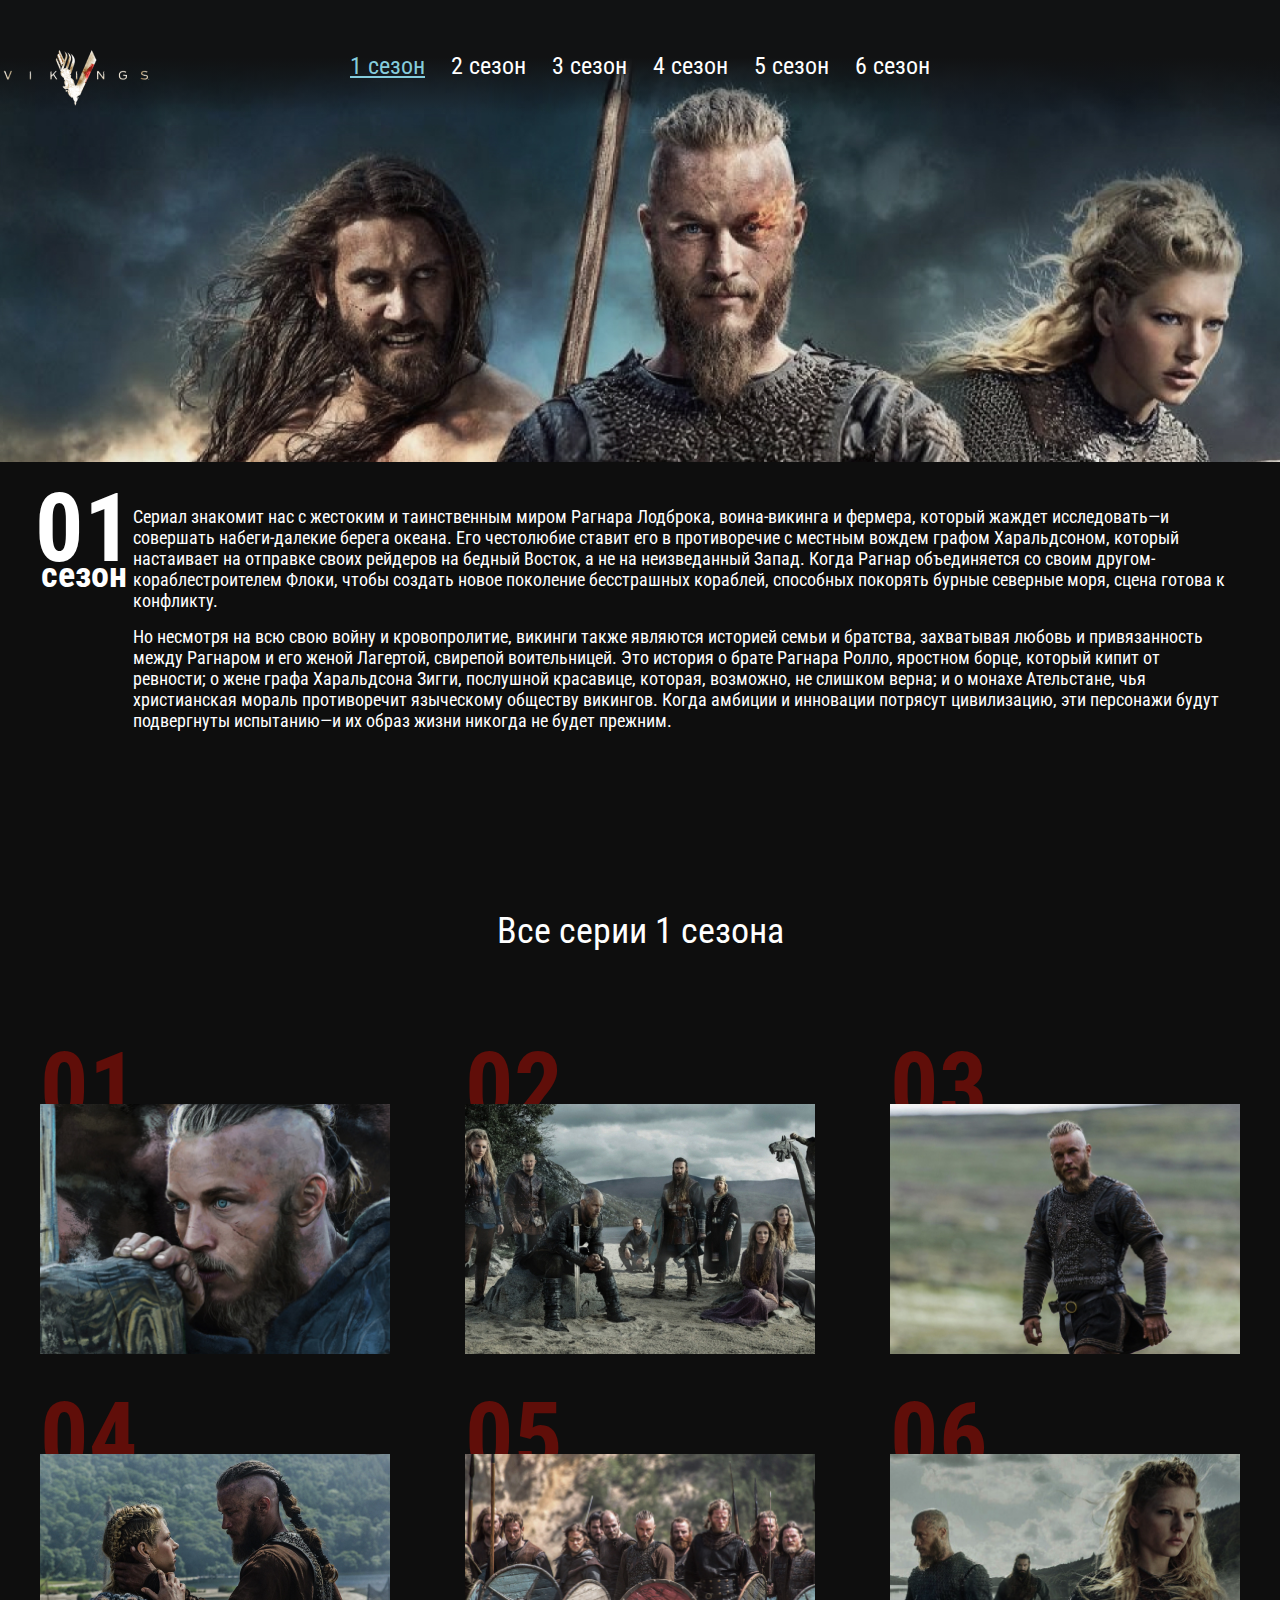
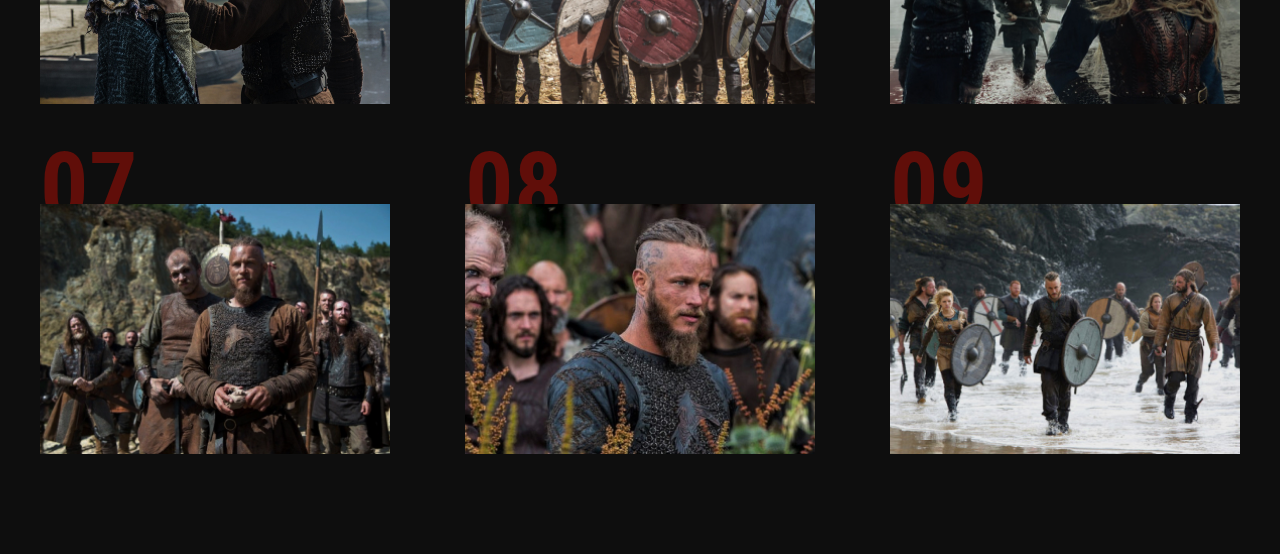
==== season-1.html @ 393af194 "Add files via upload" ====
<!DOCTYPE html>
<html lang="en">

<head>
  <meta charset="UTF-8">
  <meta name="viewport" content="width=device-width, initial-scale=1.0">
  <meta http-equiv="X-UA-Compatible" content="ie=edge">
  <title>Season-1</title>
  <link rel="preconnect" href="https://fonts.googleapis.com">
  <link rel="preconnect" href="https://fonts.gstatic.com" crossorigin>
  <link href="https://fonts.googleapis.com/css2?family=Roboto+Condensed:wght@300;400;700&display=swap" rel="stylesheet">
  <link rel="stylesheet" href="css/reset.css">
  <link rel="stylesheet" href="css/jquery.fancybox.css">
  <link rel="stylesheet" href="css/style.css">
</head>

<body>
  <header class="page-header">
    <nav class="page-menu">
      <div class="menu__container">
        <a class="page-link" href="index.html">
          <img class="page-logo" src="images/season-logo.jpg" alt="logo">
        </a>
        <ul class="menu__list seasons__list">
          <li class="menu__list-item">
            <a class="menu__list-link menu__list-link--active" href="#">1 cезон</a>
          </li>
          <li class="menu__list-item">
            <a class="menu__list-link" href="#">2 cезон</a>
          </li>
          <li class="menu__list-item">
            <a class="menu__list-link" href="#">3 cезон</a>
          </li>
          <li class="menu__list-item">
            <a class="menu__list-link" href="#">4 cезон</a>
          </li>
          <li class="menu__list-item">
            <a class="menu__list-link" href="#">5 cезон</a>
          </li>
          <li class="menu__list-item">
            <a class="menu__list-link" href="#">6 cезон</a>
          </li>
        </ul>
      </div>
    </nav>
    <div class="season__info">
      <div class="season__info-num">
        01
        <span>сезон</span>
      </div>
      <div class="season__info-text">
        <p>Сериал знакомит нас с жестоким и таинственным миром Рагнара Лодброка, воина-викинга и фермера, который жаждет
          исследовать—и совершать набеги-далекие берега океана. Его честолюбие ставит его в противоречие с местным
          вождем графом Харальдсоном, который настаивает на отправке своих рейдеров на бедный Восток, а не на
          неизведанный Запад. Когда Рагнар объединяется со своим другом-кораблестроителем Флоки, чтобы создать новое
          поколение бесстрашных кораблей, способных покорять бурные северные моря, сцена готова к конфликту.
        </p>
        <p>Но несмотря на всю свою войну и кровопролитие, викинги также являются историей семьи и братства, захватывая
          любовь и привязанность между Рагнаром и его женой Лагертой, свирепой воительницей. Это история о брате Рагнара
          Ролло, яростном борце, который кипит от ревности; о жене графа Харальдсона Зигги, послушной красавице,
          которая, возможно, не слишком верна; и о монахе Ательстане, чья христианская мораль противоречит языческому
          обществу викингов. Когда амбиции и инновации потрясут цивилизацию, эти персонажи будут подвергнуты испытанию—и
          их образ жизни никогда не будет прежним.</p>
      </div>
    </div>
  </header>

  <section class="seasons section-page">
    <div class="container">
      <h3 class="seasons-title title">Все серии 1 сезона</h3>
      <ol class="seasons__inner">
        <li class="seasons__item" style="background-image: url('images/series/series-1.jpg');">
          <a class="seasons__link" data-fancybox="gallary"
            href="https://www.youtube.com/watch?v=9GgxinPwAGc?autoplay=0">Cмотреть</a>
        </li>
        <li class="seasons__item" style="background-image: url('images/series/series-2.jpg');">
          <a class="seasons__link" data-fancybox="gallary"
            href="https://www.youtube.com/watch?v=9GgxinPwAGc?autoplay=0">Cмотреть</a>
        </li>
        <li class="seasons__item" style="background-image: url('images/series/series-3.jpg');">
          <a class="seasons__link" data-fancybox="gallary"
            href="https://www.youtube.com/watch?v=9GgxinPwAGc?autoplay=0">Cмотреть</a>
        </li>
        <li class="seasons__item" style="background-image: url('images/series/series-4.jpg');">
          <a class="seasons__link" data-fancybox="gallary"
            href="https://www.youtube.com/watch?v=9GgxinPwAGc?autoplay=0">Cмотреть</a>
        </li>
        <li class="seasons__item" style="background-image: url('images/series/series-5.jpg');">
          <a class="seasons__link" data-fancybox="gallary"
            href="https://www.youtube.com/watch?v=9GgxinPwAGc?autoplay=0">Cмотреть</a>
        </li>
        <li class="seasons__item" style="background-image: url('images/series/series-6.jpg');">
          <a class="seasons__link" data-fancybox="gallary"
            href="https://www.youtube.com/watch?v=9GgxinPwAGc?autoplay=0">Cмотреть</a>
        </li>
        <li class="seasons__item" style="background-image: url('images/series/series-7.jpg');">
          <a class="seasons__link" data-fancybox="gallary"
            href="https://www.youtube.com/watch?v=9GgxinPwAGc?autoplay=0">Cмотреть</a>
        </li>
        <li class="seasons__item" style="background-image: url('images/series/series-8.jpg');">
          <a class="seasons__link" data-fancybox="gallary"
            href="https://www.youtube.com/watch?v=9GgxinPwAGc?autoplay=0">Cмотреть</a>
        </li>
        <li class="seasons__item" style="background-image: url('images/series/series-9.jpg');">
          <a class="seasons__link" data-fancybox="gallary"
            href="https://www.youtube.com/watch?v=9GgxinPwAGc?autoplay=0">Cмотреть</a>
        </li>
      </ol>
    </div>
  </section>

  <script src="https://ajax.googleapis.com/ajax/libs/jquery/3.4.1/jquery.min.js"></script>
  <script src="js/jquery.fancybox.min.js"></script>
  <script src="js/main.js"></script>
</body>

</html>
---- css/style.css ----
*,
*::before,
*::after {
    box-sizing: border-box;
}

body {
    font-family: 'Roboto Condensed', sans-serif;
    color: #fff;
    font-size: 18px;
    line-height: 21px;
    font-weight: 400;
    background-color: #0E0E0E;
}

a {
    text-decoration: none;
    color: inherit;
}

ul {
    list-style: none;
}

.title {
    text-align: center;
    margin-bottom: 100px;
    font-size: 36px;
    line-height: 42px;
    font-weight: 400;
}

.container {
    max-width: 1230px;
    margin: 0 auto;
    padding: 0 15px;
}

.section-page {
    padding: 100px 0;
}

.header {
    background-image: url("../images/header-bg.jpg");
    background-size: cover;
    background-repeat: no-repeat;
    background-position: center 50px;
    height: 100vh;
    text-align: center;
    position: relative;
}

.header::after {
    content: '';
    position: absolute;
    background: linear-gradient(180deg, #0E0E0E 0%, rgba(17, 17, 17, 0.850295) 16.53%, rgba(32, 31, 33, 0) 100%);
    transform: rotate(180deg);
    height: 70px;
    width: 100%;
    left: 0;
    right: 0;
    bottom: 0;
}

.page-menu {
    position: relative;
    padding: 50px 0;
    background: linear-gradient(180deg, #111213 0%, #111213 43.62%, rgba(32, 31, 33, 0) 86.33%);
}

.header__menu {
}

.header__menu-list {
    padding: 50px 0;
    background: linear-gradient(180deg, #111213 0%, #111213 43.62%, rgba(32, 31, 33, 0) 86.33%);
}

.menu__list {
    display: flex;
    justify-content: center;
}

.menu__list-link {
    display: inline-block;
    font-size: 36px;
    line-height: 42px;
    margin: 0 13px;
    transition: all .5s;
}

.menu__list-link:hover,
.menu__list-link--active {
    text-decoration: underline;
    color: #85CCDC;
}


.logo {
    padding-top: 17vh;
}

.logo-img {
    max-width: 100%;
}

.about__inner {
    display: flex;
    justify-content: space-between;
}

.about__info-item {
    margin-bottom: 25px;
    color: #E5E5E5;
}

.about__info-item span {
    display: block;
}

.about__text {
    max-width: 750px;
}

.about__text p{
    margin-bottom: 25px;
}

.video {
    background-image: url("../images/video-bg.jpg");
    height: 100vh;
    background-size: cover;
    background-position: top center;
    background-repeat: no-repeat;
}

.video__inner {
    display: flex;
    flex-direction: column;
    align-items: center;
    justify-content: center;
    height: 100vh;
}

.video-title{
    font-family: Roboto Condensed;
    color: #85CCDC;
    font-style: italic;
    font-weight: 300;
    font-size: 72px;
    line-height: 84px;
    text-align: right;
    margin-left: auto;
    margin-right: 315px;
}

.video-title span{
    display: block;
    margin-right: -295px;
}

.video-btn {
    margin-right: -266px;
    padding-left: 112px;
    position: relative;
}

.video-btn::before{
    content: '';
    position: absolute;
    width: 100px;
    height: 100px;
    background-image: url('../images/youtube.svg');
    left: 0;
    top: 50%;
    transform: translateY(-50%);
}

.seasons__inner {
    display: grid;
    grid-template-columns: repeat(3, 1fr);
    grid-gap: 100px 75px;
    list-style: none;
    counter-reset: number;
    padding-top: 52px;
}


.seasons__item {
    width: 350px;
    height: 250px;
    background-repeat: no-repeat;
    background-size: cover;
    background-position: center;
    counter-increment: number;
    position: relative;
    display: flex;
    justify-content: center;
    align-items: center;
    transition: all .5s;
}

.seasons__item:hover .seasons__link{
    opacity: 1;
}

.seasons__item::before {
    content: '0' counter(number);
    position: absolute;
    font-weight: 700;
    font-size: 96px;
    line-height: 112px;
    color: #600E09;
    left: 0;
    top: -73px;
    z-index: -1;
}

.seasons__item::after{
    content: '';
    transition: all .5s;
}

.seasons__item:hover::after{
    content: '';
    position: absolute;
    width: 350px;
    height: 250px;
    background: rgba(14, 14, 14, 0.8);
}

.seasons__item:nth-child(n + 10)::before {
    content: counter(number);
}

.seasons__link {
    font-size: 36px;
    line-height: 42px;
    background-color: #0E0E0E;
    padding: 12px 78px 11px;
    opacity: 0;
    border-radius: 4px;
    transition: all .5s;
    z-index: 2;
}

.heroes__inner {
    display: flex;
    justify-content: space-between;
}

.heroes__slider-img {
    max-width: 775px;
    margin-right: 75px;
    background-image: url('images/arrow-left.svg');
    position: relative;
}

.heroes__slider-text {
    max-width: 350px;
}

.slick-btn {
    border: none;
    background-color: transparent;
    position: absolute;
    z-index: 3;
    top: 50%;
    transform: translateY(-50%);
    cursor: pointer;
    outline: none;
}

.slick-prev {
    left: 38px;
}

.slick-next {
    right: 38px;
}

.heroes-name {
    color: #85CCDC;
    font-style: italic;
    font-weight: 300;
    font-size: 72px;
    line-height: 84px;
    margin-bottom: 44px;
}

.slider__text p{
    margin-bottom: 15px;
}

.copy {
    padding: 14px 0 15px;
    text-align: center;
}

/* Start seasons-1 */

.menu__container {
    max-width: 1385px;
    margin: 0 auto;
    position: relative;
}

.page-link {
    position: absolute;
    left: 0;
}

.page-link {
    position: absolute;
    left: 0;
}

.page-header {
    background-image: url('../images/season-1bg.jpg');
    background-position: top center;
    background-repeat: no-repeat;
    background-size: cover;
    height: 90vh;
    position: relative;
}

.season__info {
    position: absolute;
    max-width: 1385px;
    display: flex;
    bottom: 0;
    padding: 44px 47px 64px 35px;
    background-color: #0E0E0E;
    left: 0;
    right: 0;
    margin: 0 auto;
}

.season__info-num {
    font-size: 96px;
    line-height: 112px;
    font-weight: 700;
    text-align: center;
    margin-top: -34px;
}

.season__info-num span{
    display: block;
    font-size: 36px;
    line-height: 42px;
    font-weight: 700;
    margin-top: -30px;
}

.season__info-text {
    max-width: 1160px;
    margin-left: auto;
}

.season__info-text p{
    margin-bottom: 15px;
}

/* End season-1 */

/* Start media */

@media (max-width: 1366px){
    .logo-img {
        max-width: 80%;
    }
    .menu__list-link {
        font-size: 24px;
        line-height: 32px;
    }
}

@media (max-width: 640px){
    .menu__list {
        display: none;
    }
}


/* End media */
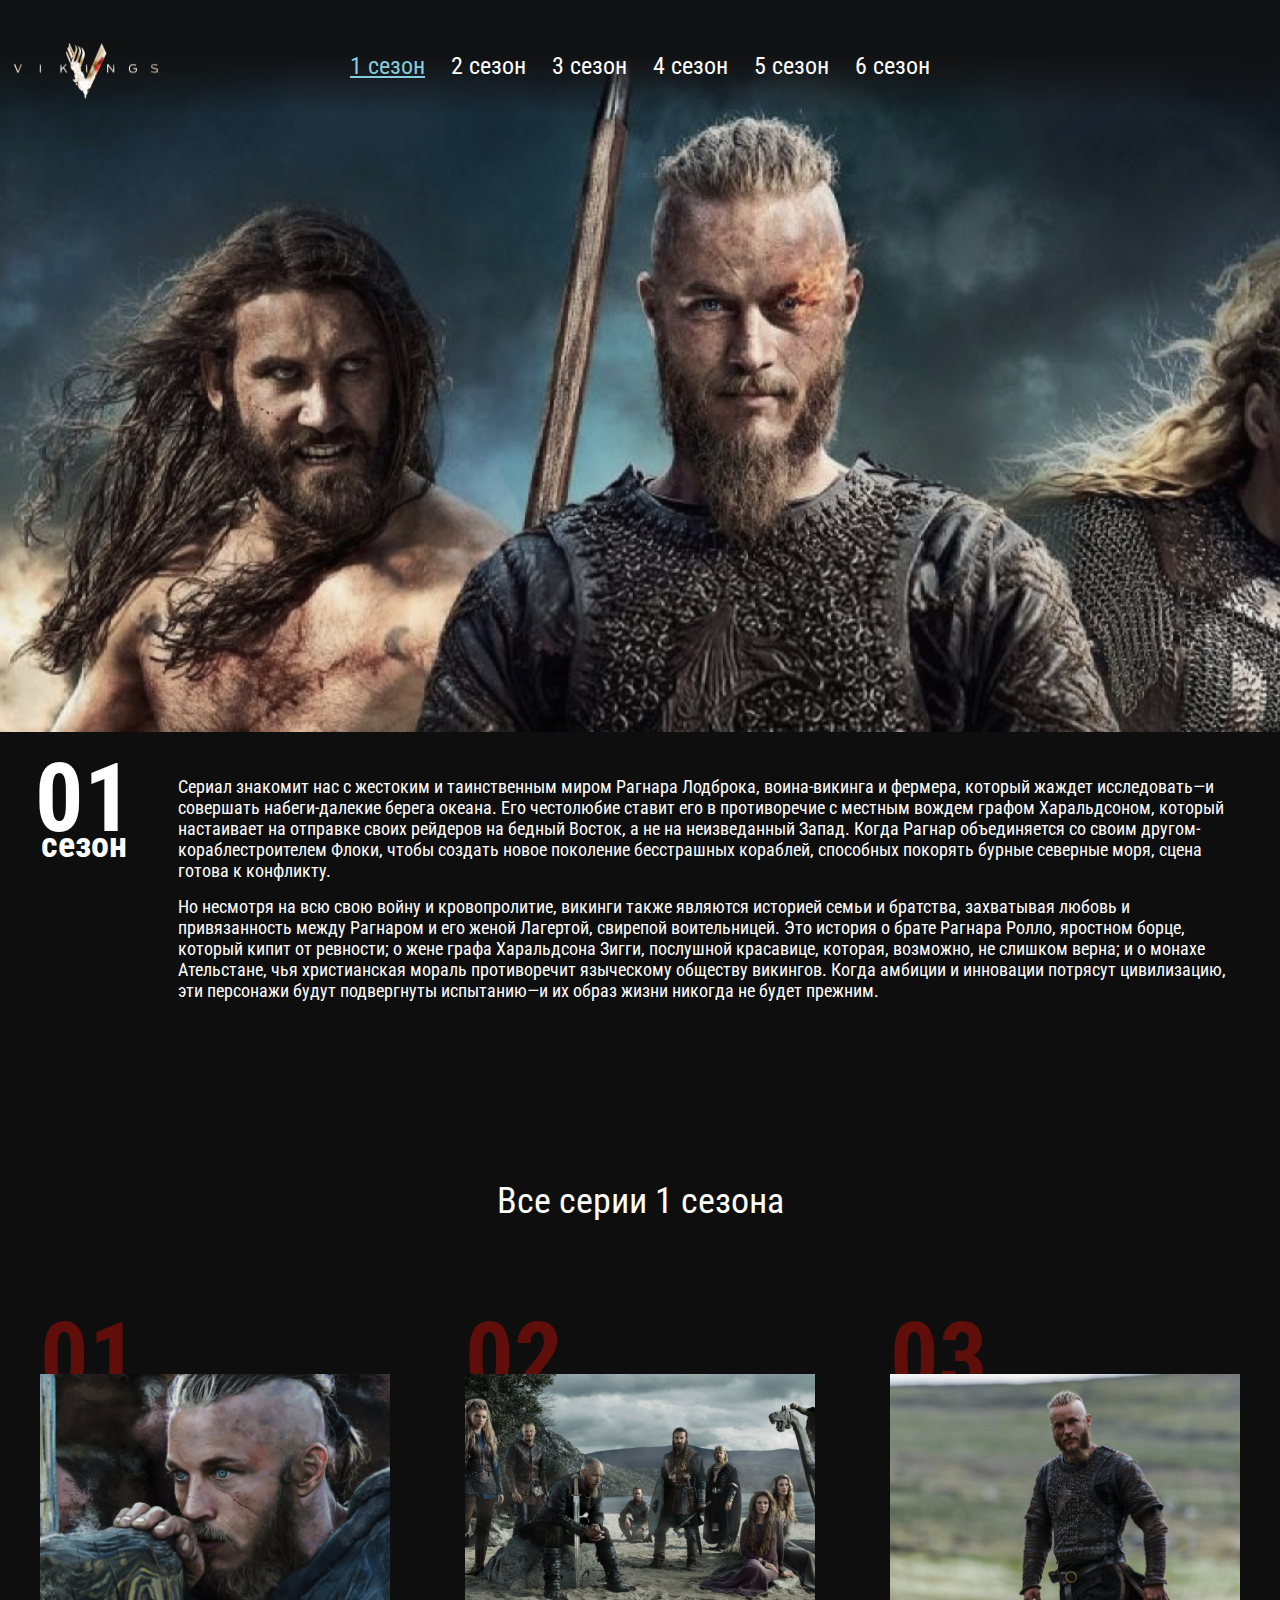
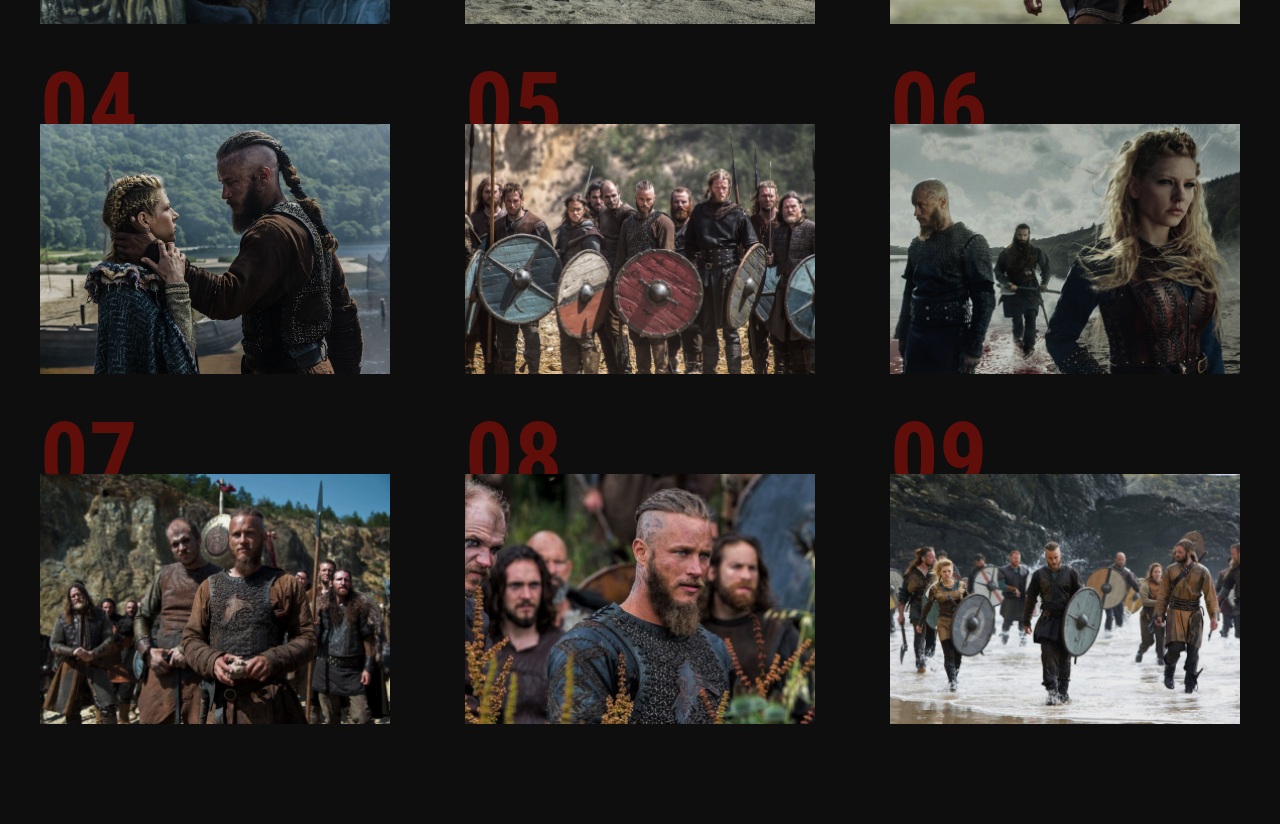
==== commit 0fb37227: "Add files via upload" ====
--- a/season-1.html
+++ b/season-1.html
@@ -16,7 +16,10 @@
 
 <body>
   <header class="page-header">
-    <nav class="page-menu">
+    <nav class="menu">
+      <button class="menu-btn">
+        <span></span>
+      </button>
       <div class="menu__container">
         <a class="page-link" href="index.html">
           <img class="page-logo" src="images/season-logo.jpg" alt="logo">
--- a/css/style.css
+++ b/css/style.css
@@ -62,19 +62,53 @@
     bottom: 0;
 }
 
-.page-menu {
+.menu {
     position: relative;
     padding: 50px 0;
     background: linear-gradient(180deg, #111213 0%, #111213 43.62%, rgba(32, 31, 33, 0) 86.33%);
 }
 
-.header__menu {
-}
-
-.header__menu-list {
-    padding: 50px 0;
-    background: linear-gradient(180deg, #111213 0%, #111213 43.62%, rgba(32, 31, 33, 0) 86.33%);
-}
+.menu-btn {
+    display: none;
+    width: 40px;
+    height: 40px;
+    cursor: pointer;
+    position: absolute;
+    right: 10px;
+    top: 30px;
+    z-index: 10;
+    display: flex;
+    align-items: center;
+    background-color: transparent;
+    border: none;
+    padding: 0;
+}
+
+/* .menu-btn span{
+    display: block;
+    width: 100%;
+    background-color: #fff;
+    height: 3px;
+}
+
+.menu-btn::after,
+.menu-btn::before{
+    content: "";
+    width: 100%;
+    height: 3px;
+    background-color: #fff;
+    position: absolute;
+    left: 0;
+}
+
+.menu-btn::before {
+    top: 0;
+}
+
+.menu-btn::after{
+    bottom: 0;
+} */
+
 
 .menu__list {
     display: flex;
@@ -109,9 +143,14 @@
     justify-content: space-between;
 }
 
+.about__info {
+    margin-right: 75px;
+}
+
 .about__info-item {
     margin-bottom: 25px;
     color: #E5E5E5;
+    white-space: nowrap;
 }
 
 .about__info-item span {
@@ -152,6 +191,7 @@
     text-align: right;
     margin-left: auto;
     margin-right: 315px;
+    white-space: nowrap;
 }
 
 .video-title span{
@@ -160,9 +200,11 @@
 }
 
 .video-btn {
-    margin-right: -266px;
+    margin-left: auto;
+    margin-right: 168px;
     padding-left: 112px;
     position: relative;
+    white-space: nowrap;
 }
 
 .video-btn::before{
@@ -178,7 +220,7 @@
 
 .seasons__inner {
     display: grid;
-    grid-template-columns: repeat(3, 1fr);
+    grid-template-columns: repeat(auto-fill, minmax(275px, 1fr));
     grid-gap: 100px 75px;
     list-style: none;
     counter-reset: number;
@@ -187,7 +229,7 @@
 
 
 .seasons__item {
-    width: 350px;
+    /* width: 350px; */
     height: 250px;
     background-repeat: no-repeat;
     background-size: cover;
@@ -224,8 +266,8 @@
 .seasons__item:hover::after{
     content: '';
     position: absolute;
-    width: 350px;
-    height: 250px;
+    width: 100%;
+    height: 100%;
     background: rgba(14, 14, 14, 0.8);
 }
 
@@ -256,6 +298,10 @@
     position: relative;
 }
 
+/* .heroes-images {
+    max-height: 450px;
+} */
+
 .heroes__slider-text {
     max-width: 350px;
 }
@@ -271,6 +317,33 @@
     outline: none;
 }
 
+/*Start Dots settings*/
+.heroes .slick-dots{
+    display: flex;
+    justify-content: center;
+}
+
+.heroes .slick-dots li{
+    margin: 0 5px;
+}
+
+.heroes .slick-dots button{
+    font-size: 0;
+    padding: 0;
+    border: none;
+    width: 10px;
+    height: 10px;
+    border-radius: 50%;
+    background-color: transparent;
+    border: 1px solid #fff;
+
+}
+
+.heroes .slick-dots .slick-active button{
+    background-color: #600E09;
+}
+
+/*End Dots settings*/
 .slick-prev {
     left: 38px;
 }
@@ -307,12 +380,9 @@
 
 .page-link {
     position: absolute;
-    left: 0;
-}
-
-.page-link {
-    position: absolute;
-    left: 0;
+    left: 10px;
+    top: 50%;
+    transform: translateY(-38%);
 }
 
 .page-header {
@@ -342,6 +412,7 @@
     font-weight: 700;
     text-align: center;
     margin-top: -34px;
+    margin-right: 45px;
 }
 
 .season__info-num span{
@@ -366,6 +437,9 @@
 /* Start media */
 
 @media (max-width: 1366px){
+    .page-header {
+        height: 120vh;
+    }
     .logo-img {
         max-width: 80%;
     }
@@ -373,13 +447,187 @@
         font-size: 24px;
         line-height: 32px;
     }
+    /* .about__text {
+        max-width: 450px;
+    } */
+}
+
+
+@media (max-width: 1240px){
+    .heroes__inner {
+        display: block;
+    }
+    .heroes__slider-text {
+        padding-top: 50px;
+        max-width: 100%;
+    }
+    .heroes__slider-img {
+        max-width: 100%;
+        margin-right: 0;
+    }
+}
+
+
+@media (max-width: 1088px){
+    .seasons__item {
+        height: 340px;
+    }
+}
+
+@media (max-width: 992px){
+    .page-logo {
+        display: none;
+    }
+}
+
+@media (max-width: 768px) {
+    .body {
+        font-size: 16px;
+        line-height: 19px;
+    }
+    .section-page {
+        padding: 50px 0;
+    }
+
+    .title {
+        margin-bottom: 50px;
+        font-size: 28px;
+        line-height: 36px;
+    }
+
+    .about__inner {
+        display: block;
+    }
+    .about__info {
+        margin-bottom: 50px;
+    }
+    .video-title {
+        font-size: 48px;
+        line-height: 56px;
+        margin-right: 150px;
+    }
+
+    .video-title span{
+        margin-right: -150px;
+    }
+    .video-btn {
+        padding-left: 62px;
+        margin-right: 100px;
+    }
+    .video-btn::before {
+        width: 50px;
+        height: 50px;
+        background-image: url('../images/youtube.svg');
+        background-size: cover;
+    }
+    .seasons__inner {
+        grid-gap: 80px 35px;
+    }
+    .heroes-name {
+        font-size: 46px;
+        line-height: 56px;
+        margin-bottom: 25px;
+    }
+    .season__info {
+        display: block;
+        padding: 44px 10px 0px 10px;
+    }
+    .season__info-num {
+        font-size: 50px;
+        line-height: 105px;
+        text-align: left;
+        margin-top: -65px;
+        margin-right: 0;
+    }
+    .season__info-num span{
+        font-size: 20px;
+        line-height: 32px;
+        margin-top: -45px;
+    }
 }
 
 @media (max-width: 640px){
+    .menu {
+        padding: 0;
+        background: linear-gradient(180deg, #111213 0%, #111213 10%, rgba(32, 31, 33, 0) 86.33%);
+        text-align: center;
+    }
     .menu__list {
-        display: none;
-    }
-}
+        display: block;
+        transform: translateY(-130%);
+        transition: all .5s;
+        margin-top: 25px;
+    }
+    .menu__list.menu__list--active {
+        transform: translateY(0);
+        padding-top: 100px;
+        background-color: #0E0E0E;
+    }
+    .menu-btn {
+        display: block;
+    }
+
+    .menu-btn span{
+        display: block;
+        width: 100%;
+        background-color: #fff;
+        height: 3px;
+    }
+    
+    .menu-btn::after,
+    .menu-btn::before{
+        content: "";
+        width: 100%;
+        height: 3px;
+        background-color: #fff;
+        position: absolute;
+        left: 0;
+    }
+    
+    .menu-btn::before {
+        top: 0;
+    }
+    
+    .menu-btn::after{
+        bottom: 0;
+    }
+    
+    .menu__list-link {
+        display: block;
+        padding: 10px 0;
+    }
+    .logo {
+        padding-top: 0;
+    }
+    .page-link {
+        top: 22px;
+        transform: translateY(0);
+        z-index: 10;
+    }
+    .page-logo {
+        display: block;
+        z-index: 10;
+    }
+    .video-title span {
+        margin-right: -95px;
+    }
+    .page-header {
+        height: 160vh;
+    }
+}
+
+@media (max-width: 414px){
+    .seasons__item {
+        height: 203px;
+    }
+}
+
+@media (max-width: 374px){
+    .page-header {
+        height: 225vh;
+    }
+}
+
 
 
 /* End media */